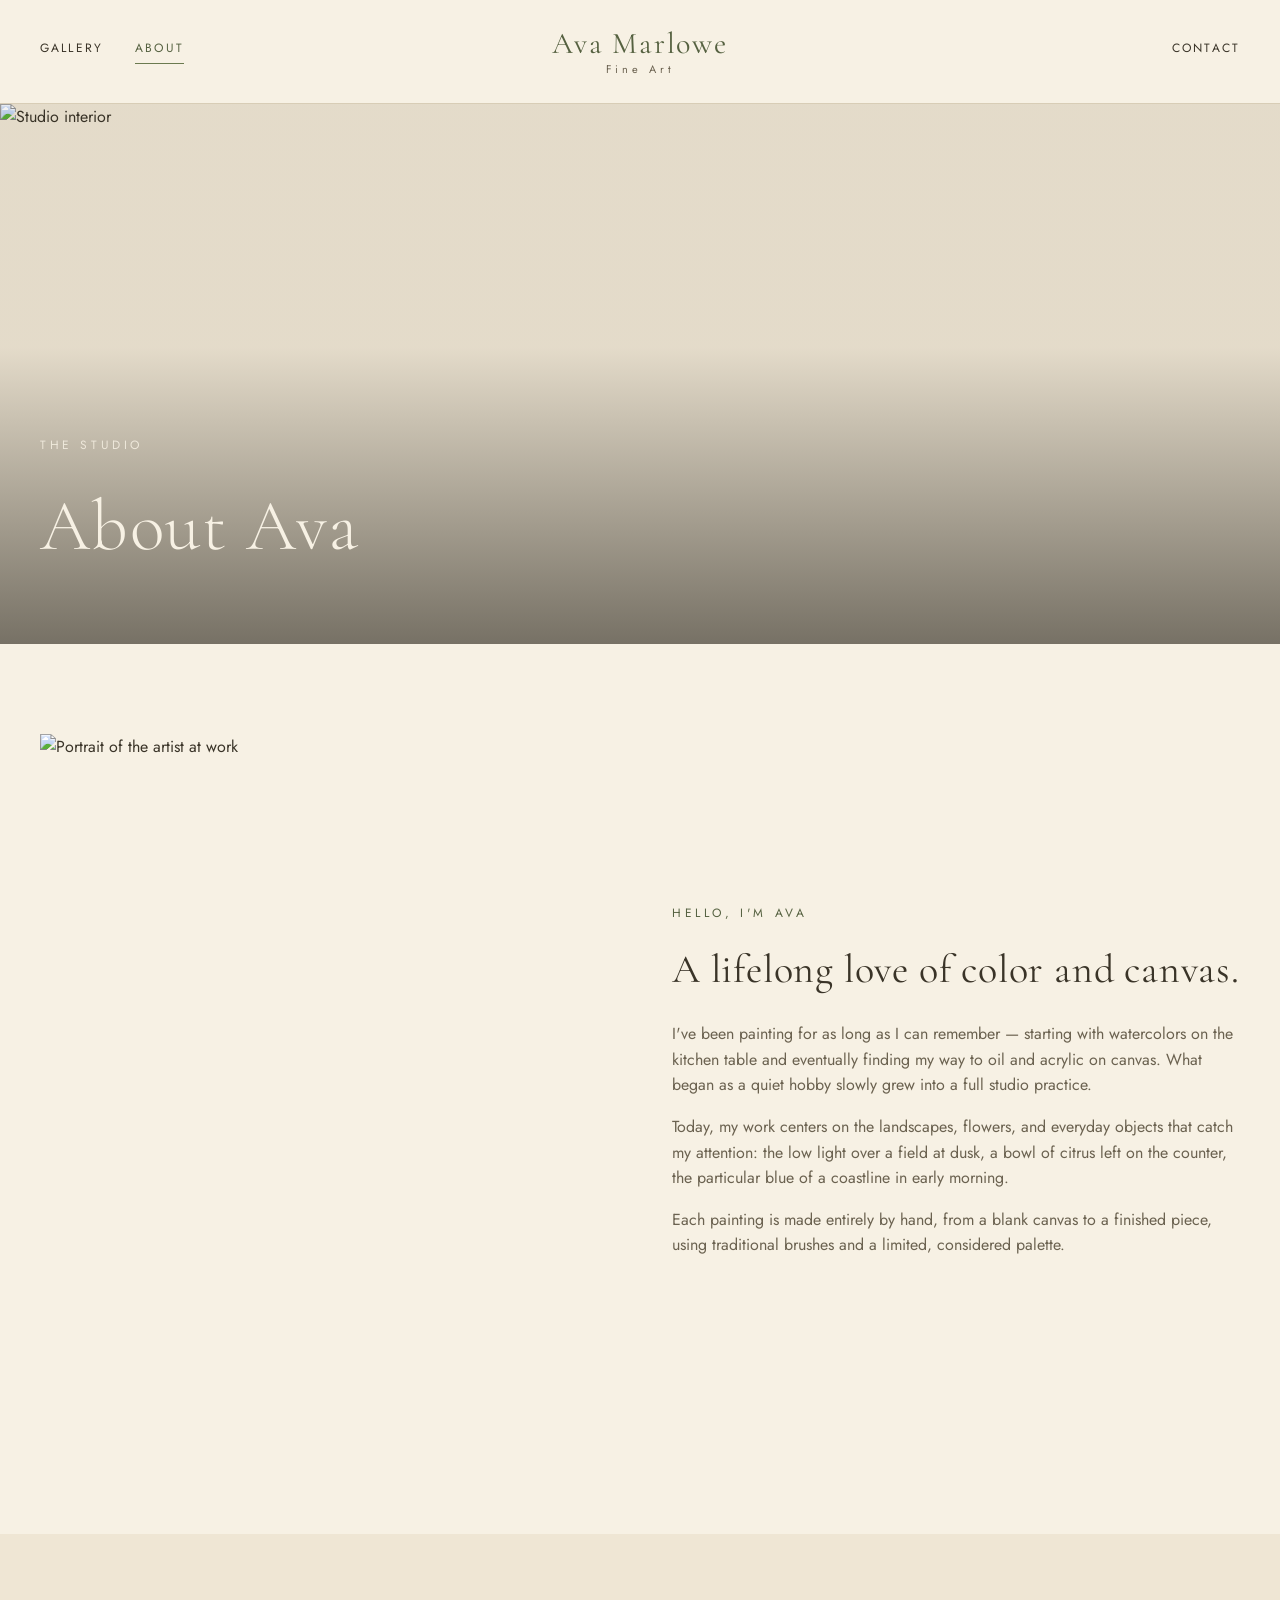
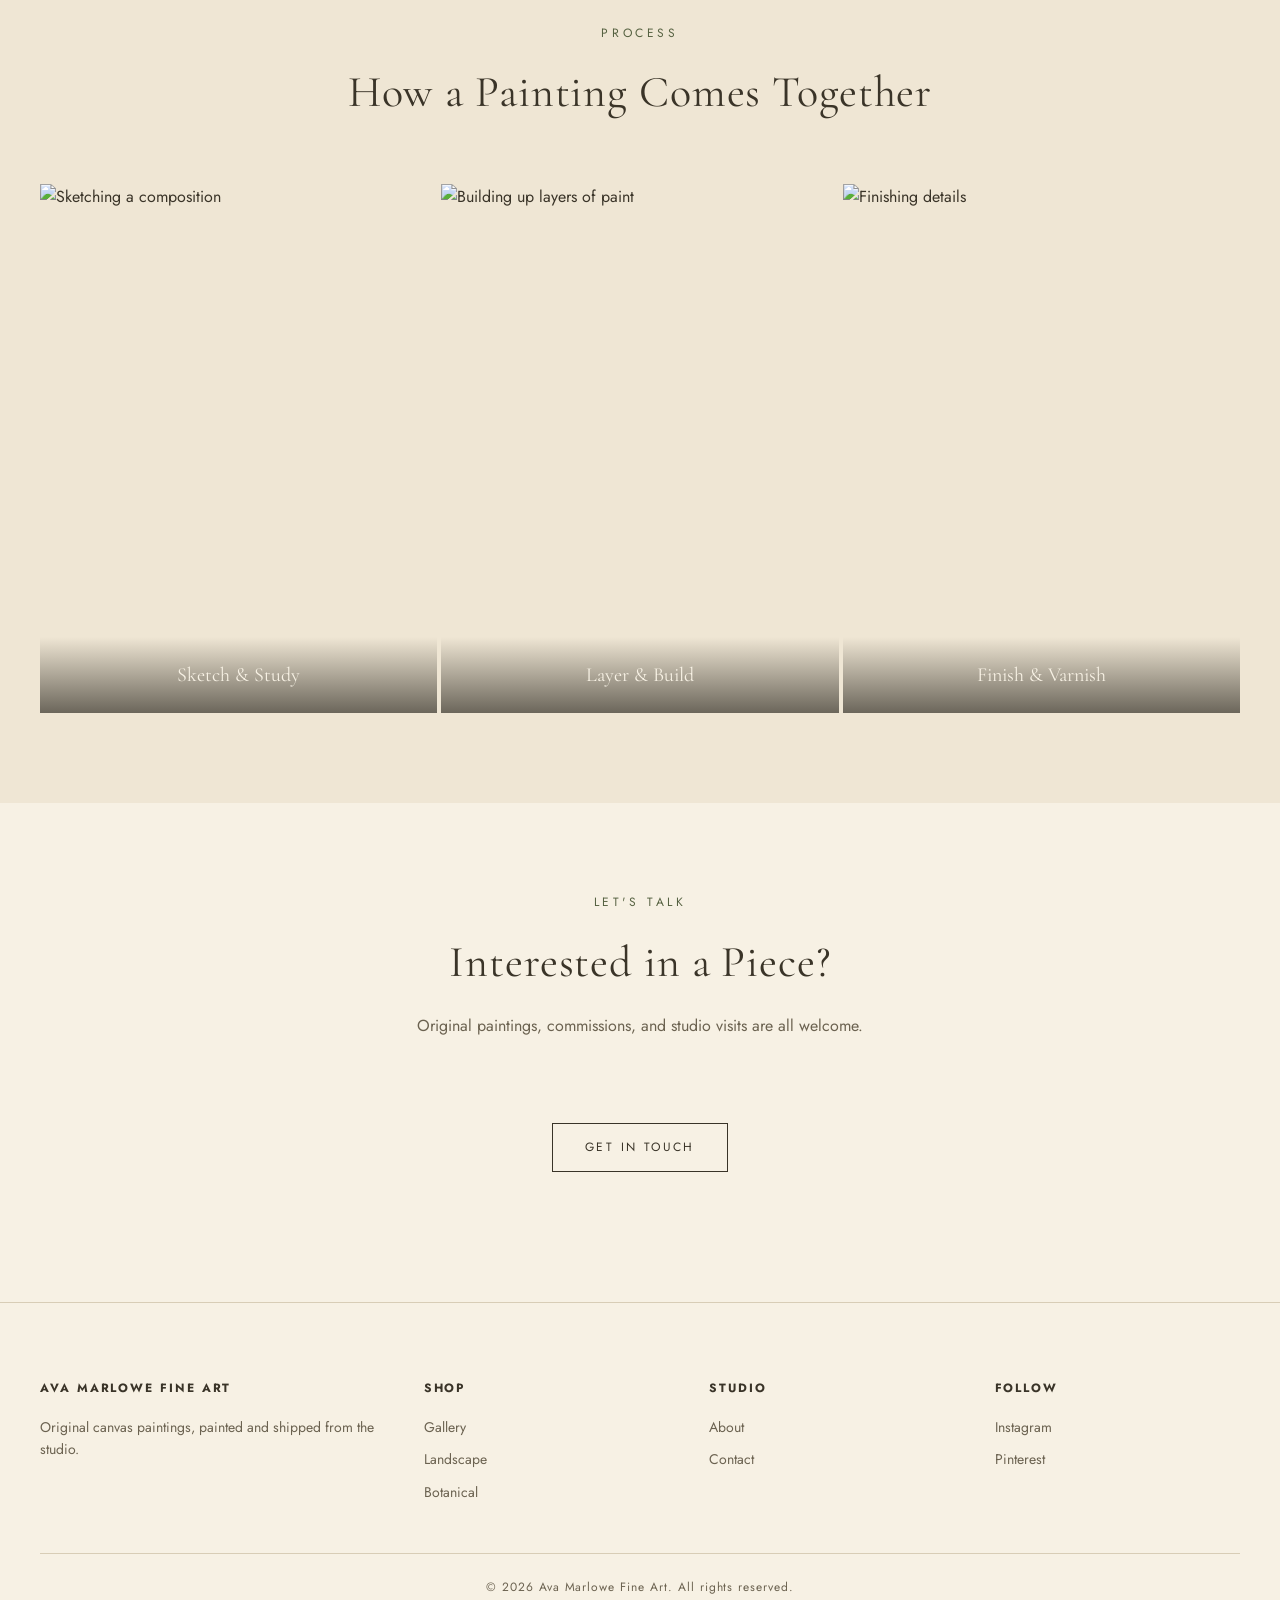
==== about.html @ 0de1bdde "Initial commit: canvas painting gallery site Static site scaffold for showcasing original canvas pai" ====
<!DOCTYPE html>
<html lang="en">
<head>
<meta charset="UTF-8">
<meta name="viewport" content="width=device-width, initial-scale=1.0">
<title>About | Ava Marlowe Fine Art</title>
<link rel="stylesheet" href="css/style.css">
</head>
<body>

<header class="site-header">
  <nav class="nav-group">
    <a href="gallery.html">Gallery</a>
    <a href="about.html" class="active">About</a>
  </nav>
  <a href="index.html" class="logo">Ava Marlowe<small>Fine Art</small></a>
  <nav class="nav-group nav-right">
    <a href="contact.html">Contact</a>
  </nav>
  <button class="mobile-toggle">&#9776;</button>
  <nav class="mobile-menu">
    <a href="gallery.html">Gallery</a>
    <a href="about.html">About</a>
    <a href="contact.html">Contact</a>
  </nav>
</header>

<section class="hero" style="height:60vh; min-height:360px;">
  <img src="https://picsum.photos/seed/canvas-about-hero/1800/1000" alt="Studio interior">
  <div class="hero-content">
    <span class="eyebrow">The Studio</span>
    <h1>About Ava</h1>
  </div>
</section>

<section class="section">
  <div class="container">
    <div class="split">
      <img src="https://picsum.photos/seed/canvas-about-portrait/900/1125" alt="Portrait of the artist at work">
      <div class="content">
        <span class="eyebrow">Hello, I'm Ava</span>
        <h2>A lifelong love of color and canvas.</h2>
        <p>I've been painting for as long as I can remember — starting with watercolors on the kitchen table and eventually finding my way to oil and acrylic on canvas. What began as a quiet hobby slowly grew into a full studio practice.</p>
        <p>Today, my work centers on the landscapes, flowers, and everyday objects that catch my attention: the low light over a field at dusk, a bowl of citrus left on the counter, the particular blue of a coastline in early morning.</p>
        <p>Each painting is made entirely by hand, from a blank canvas to a finished piece, using traditional brushes and a limited, considered palette.</p>
      </div>
    </div>
  </div>
</section>

<section class="section section-alt">
  <div class="container">
    <div class="section-head">
      <span class="eyebrow">Process</span>
      <h2>How a Painting Comes Together</h2>
    </div>
    <div class="tiles" style="grid-template-columns: repeat(3, 1fr);">
      <div class="tile">
        <img src="https://picsum.photos/seed/canvas-process-1/700/900" alt="Sketching a composition">
        <span>Sketch &amp; Study</span>
      </div>
      <div class="tile">
        <img src="https://picsum.photos/seed/canvas-process-2/700/900" alt="Building up layers of paint">
        <span>Layer &amp; Build</span>
      </div>
      <div class="tile">
        <img src="https://picsum.photos/seed/canvas-process-3/700/900" alt="Finishing details">
        <span>Finish &amp; Varnish</span>
      </div>
    </div>
  </div>
</section>

<section class="section">
  <div class="container" style="text-align:center;">
    <div class="section-head">
      <span class="eyebrow">Let's Talk</span>
      <h2>Interested in a Piece?</h2>
      <p>Original paintings, commissions, and studio visits are all welcome.</p>
    </div>
    <a href="contact.html" class="btn btn-dark">Get in Touch</a>
  </div>
</section>

<footer class="site-footer">
  <div class="container">
    <div class="footer-grid">
      <div>
        <h4>Ava Marlowe Fine Art</h4>
        <p>Original canvas paintings, painted and shipped from the studio.</p>
      </div>
      <div>
        <h4>Shop</h4>
        <a href="gallery.html">Gallery</a>
        <a href="gallery.html?tag=Landscape">Landscape</a>
        <a href="gallery.html?tag=Botanical">Botanical</a>
      </div>
      <div>
        <h4>Studio</h4>
        <a href="about.html">About</a>
        <a href="contact.html">Contact</a>
      </div>
      <div>
        <h4>Follow</h4>
        <a href="#">Instagram</a>
        <a href="#">Pinterest</a>
      </div>
    </div>
    <div class="footer-bottom">&copy; 2026 Ava Marlowe Fine Art. All rights reserved.</div>
  </div>
</footer>

</body>
</html>
---- css/style.css ----
@import url('https://fonts.googleapis.com/css2?family=Cormorant+Garamond:ital,wght@0,300;0,400;0,500;0,600;1,400&family=Jost:wght@400;500&display=swap');

:root {
  --bg: #f7f1e4;
  --bg-alt: #efe6d4;
  --ink: #3a3428;
  --ink-soft: #6b6250;
  --accent: #6b7a4f;
  --accent-dark: #556140;
  --line: #d8cdb6;
  --terracotta: #c17a52;
  --max-width: 1400px;
}

* { box-sizing: border-box; }

html { scroll-behavior: smooth; }

body {
  margin: 0;
  background: var(--bg);
  color: var(--ink);
  font-family: 'Jost', sans-serif;
  font-size: 16px;
  line-height: 1.6;
  -webkit-font-smoothing: antialiased;
}

h1, h2, h3, .logo, .serif {
  font-family: 'Cormorant Garamond', serif;
  font-weight: 400;
  letter-spacing: 0.02em;
  margin: 0;
}

a {
  color: inherit;
  text-decoration: none;
}

img { max-width: 100%; display: block; }

.container {
  max-width: var(--max-width);
  margin: 0 auto;
  padding: 0 40px;
}

/* ---------- Header ---------- */

.site-header {
  display: flex;
  align-items: center;
  justify-content: space-between;
  padding: 28px 40px;
  border-bottom: 1px solid var(--line);
  position: relative;
  flex-wrap: wrap;
  gap: 16px;
}

.nav-group {
  display: flex;
  gap: 32px;
  flex: 1;
  align-items: center;
}

.nav-group.nav-right {
  justify-content: flex-end;
}

.site-header nav a {
  font-family: 'Jost', sans-serif;
  font-size: 12px;
  letter-spacing: 0.18em;
  text-transform: uppercase;
  color: var(--ink);
  padding-bottom: 4px;
  border-bottom: 1px solid transparent;
  transition: border-color 0.2s ease, color 0.2s ease;
}

.site-header nav a:hover,
.site-header nav a.active {
  border-color: var(--accent);
  color: var(--accent-dark);
}

.logo {
  font-size: 30px;
  text-align: center;
  color: var(--accent-dark);
  letter-spacing: 0.06em;
  line-height: 1.05;
  white-space: nowrap;
}

.logo small {
  display: block;
  font-size: 11px;
  font-family: 'Jost', sans-serif;
  letter-spacing: 0.35em;
  color: var(--ink-soft);
  margin-top: 4px;
}

.mobile-toggle {
  display: none;
  background: none;
  border: none;
  font-size: 22px;
  cursor: pointer;
  color: var(--ink);
}

/* ---------- Hero ---------- */

.hero {
  position: relative;
  height: 82vh;
  min-height: 480px;
  display: flex;
  align-items: flex-end;
  overflow: hidden;
  background: var(--bg-alt);
}

.hero img {
  position: absolute;
  inset: 0;
  width: 100%;
  height: 100%;
  object-fit: cover;
}

.hero::after {
  content: '';
  position: absolute;
  inset: 0;
  background: linear-gradient(0deg, rgba(20,17,10,0.55) 0%, rgba(20,17,10,0.05) 55%);
}

.hero-content {
  position: relative;
  z-index: 1;
  padding: 60px 40px;
  color: #f7f1e4;
  max-width: var(--max-width);
  margin: 0 auto;
  width: 100%;
}

.hero-content .eyebrow {
  font-size: 12px;
  letter-spacing: 0.3em;
  text-transform: uppercase;
  opacity: 0.85;
  margin-bottom: 14px;
  display: block;
}

.hero-content h1 {
  font-size: clamp(40px, 6vw, 72px);
  font-weight: 300;
  max-width: 820px;
}

.hero-content p {
  max-width: 480px;
  margin-top: 18px;
  font-size: 16px;
  opacity: 0.92;
}

.btn {
  display: inline-block;
  margin-top: 28px;
  padding: 14px 32px;
  border: 1px solid currentColor;
  font-size: 12px;
  letter-spacing: 0.2em;
  text-transform: uppercase;
  transition: background 0.2s ease, color 0.2s ease;
}

.btn:hover {
  background: #f7f1e4;
  color: var(--ink);
}

.btn-dark {
  color: var(--ink);
  border-color: var(--ink);
}

.btn-dark:hover {
  background: var(--ink);
  color: var(--bg);
}

/* ---------- Section headings ---------- */

.section {
  padding: 90px 0;
}

.section-alt {
  background: var(--bg-alt);
}

.section-head {
  text-align: center;
  max-width: 640px;
  margin: 0 auto 56px;
}

.section-head .eyebrow {
  display: block;
  font-size: 12px;
  letter-spacing: 0.3em;
  text-transform: uppercase;
  color: var(--accent-dark);
  margin-bottom: 14px;
}

.section-head h2 {
  font-size: clamp(30px, 4vw, 44px);
  font-weight: 400;
}

.section-head p {
  margin-top: 16px;
  color: var(--ink-soft);
}

/* ---------- Category tiles ---------- */

.tiles {
  display: grid;
  grid-template-columns: repeat(4, 1fr);
  gap: 4px;
}

.tile {
  position: relative;
  aspect-ratio: 3/4;
  overflow: hidden;
  display: block;
}

.tile img {
  width: 100%;
  height: 100%;
  object-fit: cover;
  transition: transform 0.6s ease;
}

.tile:hover img { transform: scale(1.06); }

.tile span {
  position: absolute;
  left: 0; right: 0; bottom: 0;
  padding: 22px 16px;
  background: linear-gradient(0deg, rgba(20,17,10,0.6), rgba(20,17,10,0));
  color: #f7f1e4;
  font-family: 'Cormorant Garamond', serif;
  font-size: 20px;
  text-align: center;
}

/* ---------- Gallery grid ---------- */

.gallery-toolbar {
  display: flex;
  align-items: center;
  justify-content: space-between;
  padding: 24px 0;
  border-top: 1px solid var(--line);
  border-bottom: 1px solid var(--line);
  margin-bottom: 48px;
  font-size: 12px;
  letter-spacing: 0.14em;
  text-transform: uppercase;
  flex-wrap: wrap;
  gap: 16px;
}

.gallery-toolbar select {
  font-family: 'Jost', sans-serif;
  font-size: 12px;
  letter-spacing: 0.1em;
  text-transform: uppercase;
  background: transparent;
  border: 1px solid var(--ink);
  padding: 10px 14px;
  color: var(--ink);
}

.filter-tags {
  display: flex;
  gap: 10px;
  flex-wrap: wrap;
}

.filter-tags button {
  font-family: 'Jost', sans-serif;
  font-size: 11px;
  letter-spacing: 0.14em;
  text-transform: uppercase;
  background: transparent;
  border: 1px solid var(--line);
  padding: 9px 18px;
  cursor: pointer;
  color: var(--ink-soft);
  transition: all 0.2s ease;
}

.filter-tags button:hover,
.filter-tags button.active {
  border-color: var(--accent);
  color: var(--accent-dark);
  background: rgba(107,122,79,0.08);
}

.grid {
  display: grid;
  grid-template-columns: repeat(3, 1fr);
  gap: 44px 32px;
}

.card {
  cursor: pointer;
}

.card-image {
  position: relative;
  overflow: hidden;
  background: var(--bg-alt);
  aspect-ratio: 4/5;
}

.card-image img {
  width: 100%;
  height: 100%;
  object-fit: cover;
  transition: transform 0.5s ease;
}

.card:hover .card-image img { transform: scale(1.04); }

.card-badge {
  position: absolute;
  top: 14px;
  left: 14px;
  background: var(--terracotta);
  color: #fff;
  font-size: 10px;
  letter-spacing: 0.14em;
  text-transform: uppercase;
  padding: 6px 12px;
}

.card-info {
  padding-top: 16px;
  text-align: left;
}

.card-info h3 {
  font-size: 20px;
  font-weight: 400;
}

.card-info .meta {
  font-size: 12px;
  color: var(--ink-soft);
  letter-spacing: 0.04em;
  margin-top: 4px;
}

.card-info .price {
  font-size: 13px;
  color: var(--accent-dark);
  margin-top: 8px;
  letter-spacing: 0.04em;
}

/* ---------- Lightbox ---------- */

.lightbox {
  position: fixed;
  inset: 0;
  background: rgba(20,17,10,0.88);
  display: none;
  align-items: center;
  justify-content: center;
  z-index: 100;
  padding: 40px;
}

.lightbox.open { display: flex; }

.lightbox-inner {
  background: var(--bg);
  max-width: 1000px;
  width: 100%;
  max-height: 90vh;
  display: grid;
  grid-template-columns: 1.3fr 1fr;
  overflow: auto;
}

.lightbox-img {
  background: var(--bg-alt);
}

.lightbox-img img {
  width: 100%;
  height: 100%;
  object-fit: cover;
}

.lightbox-details {
  padding: 48px 40px;
  display: flex;
  flex-direction: column;
  justify-content: center;
}

.lightbox-details .meta {
  font-size: 12px;
  letter-spacing: 0.12em;
  text-transform: uppercase;
  color: var(--ink-soft);
  margin-bottom: 10px;
}

.lightbox-details h2 {
  font-size: 32px;
  margin-bottom: 14px;
}

.lightbox-details .price {
  font-size: 16px;
  color: var(--accent-dark);
  margin: 18px 0 26px;
}

.lightbox-close {
  position: absolute;
  top: 24px;
  right: 32px;
  background: none;
  border: none;
  color: #f7f1e4;
  font-size: 30px;
  cursor: pointer;
  line-height: 1;
}

/* ---------- About / split sections ---------- */

.split {
  display: grid;
  grid-template-columns: 1fr 1fr;
  gap: 64px;
  align-items: center;
}

.split img {
  width: 100%;
  aspect-ratio: 4/5;
  object-fit: cover;
}

.split .content .eyebrow {
  display: block;
  font-size: 12px;
  letter-spacing: 0.3em;
  text-transform: uppercase;
  color: var(--accent-dark);
  margin-bottom: 14px;
}

.split .content h2 {
  font-size: clamp(28px, 3.6vw, 40px);
  margin-bottom: 20px;
}

.split .content p {
  color: var(--ink-soft);
  margin-bottom: 16px;
}

/* ---------- Contact form ---------- */

.contact-form {
  max-width: 560px;
  margin: 0 auto;
  display: flex;
  flex-direction: column;
  gap: 20px;
}

.contact-form label {
  font-size: 12px;
  letter-spacing: 0.12em;
  text-transform: uppercase;
  color: var(--ink-soft);
  margin-bottom: 8px;
  display: block;
}

.contact-form input,
.contact-form textarea {
  width: 100%;
  border: 1px solid var(--line);
  background: transparent;
  padding: 14px 16px;
  font-family: 'Jost', sans-serif;
  font-size: 14px;
  color: var(--ink);
}

.contact-form input:focus,
.contact-form textarea:focus {
  outline: none;
  border-color: var(--accent);
}

.contact-form textarea { resize: vertical; min-height: 140px; }

.contact-info {
  display: grid;
  grid-template-columns: repeat(3, 1fr);
  gap: 32px;
  text-align: center;
  margin-top: 70px;
  padding-top: 50px;
  border-top: 1px solid var(--line);
}

.contact-info h3 {
  font-size: 13px;
  letter-spacing: 0.16em;
  text-transform: uppercase;
  color: var(--accent-dark);
  margin-bottom: 10px;
  font-family: 'Jost', sans-serif;
}

.contact-info p { color: var(--ink-soft); font-size: 14px; }

/* ---------- Footer ---------- */

.site-footer {
  border-top: 1px solid var(--line);
  padding: 60px 0 30px;
  margin-top: 40px;
}

.footer-grid {
  display: grid;
  grid-template-columns: 1.4fr 1fr 1fr 1fr;
  gap: 40px;
  padding-bottom: 40px;
}

.footer-grid h4 {
  font-size: 12px;
  letter-spacing: 0.16em;
  text-transform: uppercase;
  margin-bottom: 18px;
  color: var(--ink);
  font-family: 'Jost', sans-serif;
}

.footer-grid p, .footer-grid a {
  display: block;
  font-size: 14px;
  color: var(--ink-soft);
  margin-bottom: 10px;
}

.footer-grid a:hover { color: var(--accent-dark); }

.footer-bottom {
  text-align: center;
  font-size: 12px;
  letter-spacing: 0.08em;
  color: var(--ink-soft);
  padding-top: 24px;
  border-top: 1px solid var(--line);
}

/* ---------- Responsive ---------- */

@media (max-width: 980px) {
  .tiles { grid-template-columns: repeat(2, 1fr); }
  .grid { grid-template-columns: repeat(2, 1fr); }
  .split { grid-template-columns: 1fr; }
  .lightbox-inner { grid-template-columns: 1fr; }
  .footer-grid { grid-template-columns: 1fr 1fr; }
  .contact-info { grid-template-columns: 1fr; gap: 24px; }
}

@media (max-width: 640px) {
  .site-header { padding: 20px; }
  .nav-group { display: none; }
  .mobile-toggle { display: block; }
  .container { padding: 0 20px; }
  .grid { grid-template-columns: 1fr; }
  .tiles { grid-template-columns: 1fr 1fr; }
  .footer-grid { grid-template-columns: 1fr; }
}

.mobile-menu {
  display: none;
}

.mobile-menu.open {
  display: flex;
  flex-direction: column;
  position: absolute;
  top: 100%;
  left: 0;
  right: 0;
  background: var(--bg);
  padding: 20px;
  border-bottom: 1px solid var(--line);
  gap: 18px;
  z-index: 10;
}

.mobile-menu a {
  font-size: 13px;
  letter-spacing: 0.16em;
  text-transform: uppercase;
}
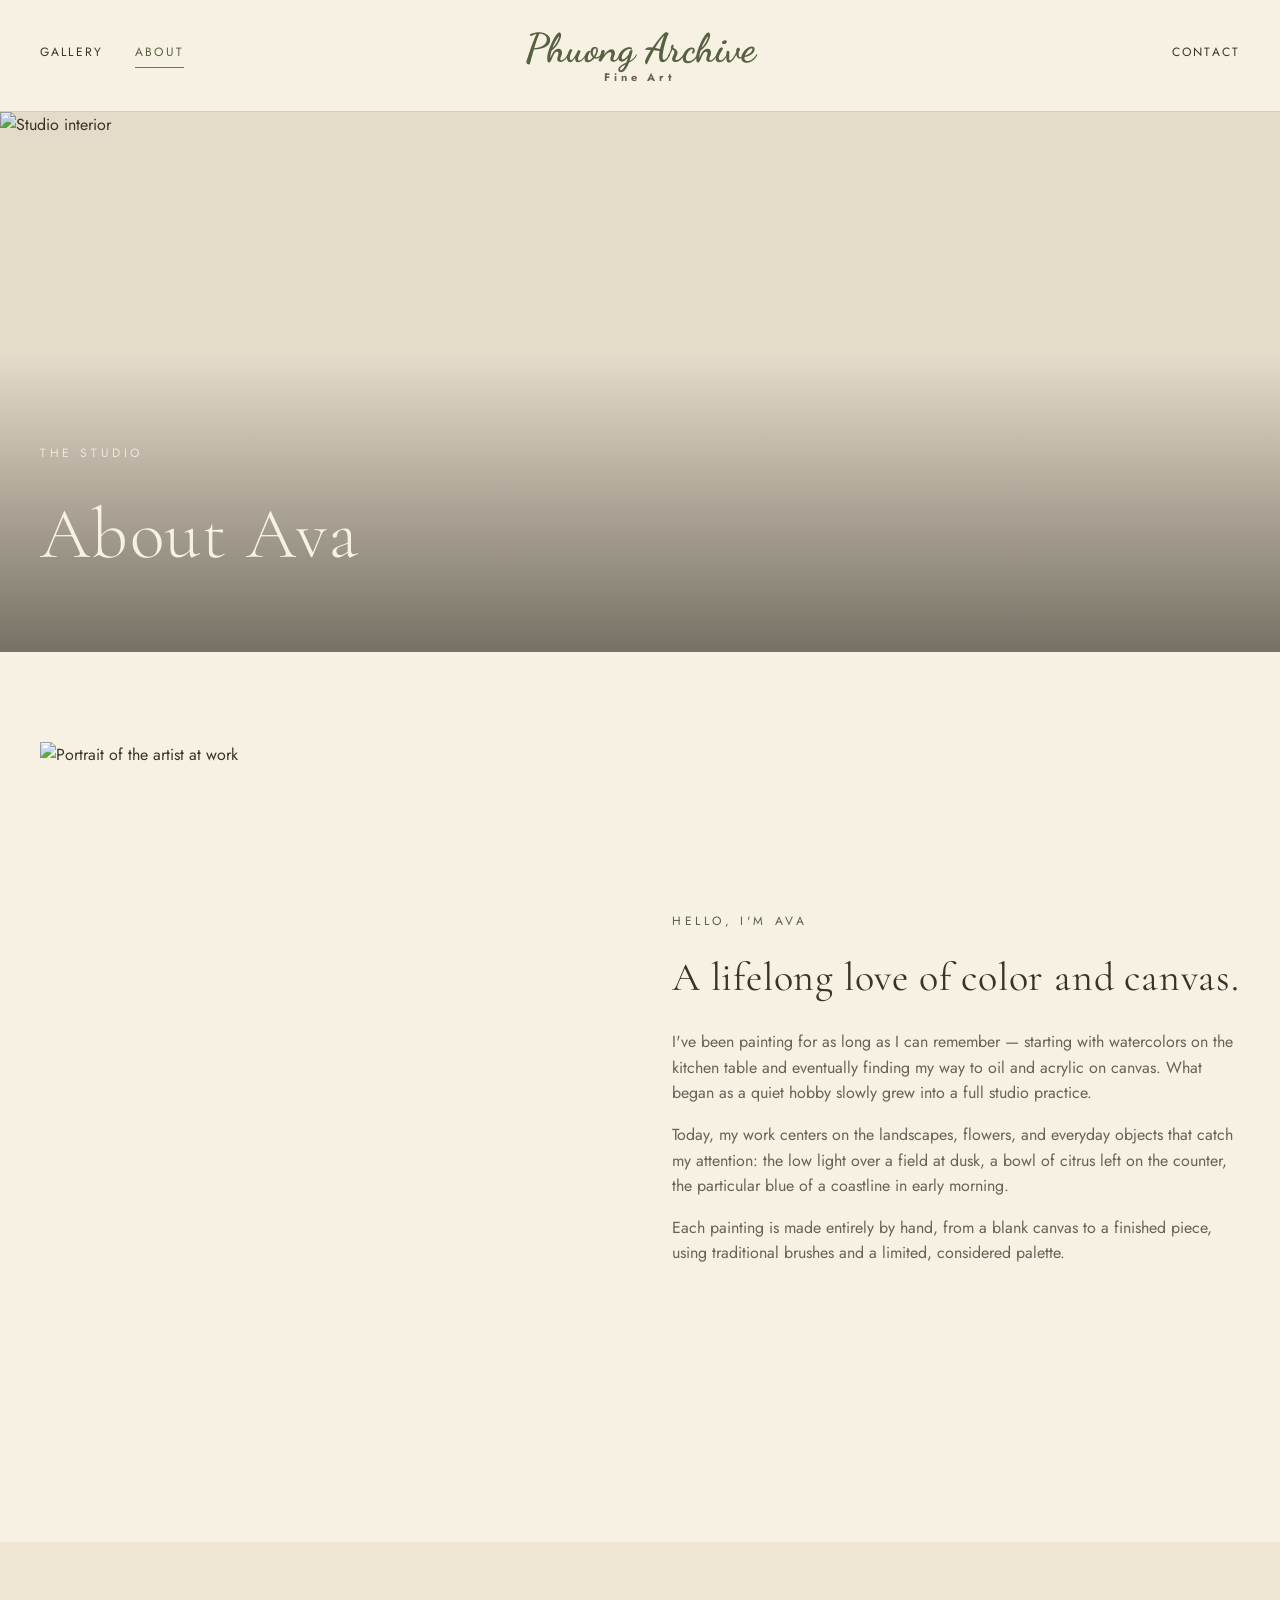
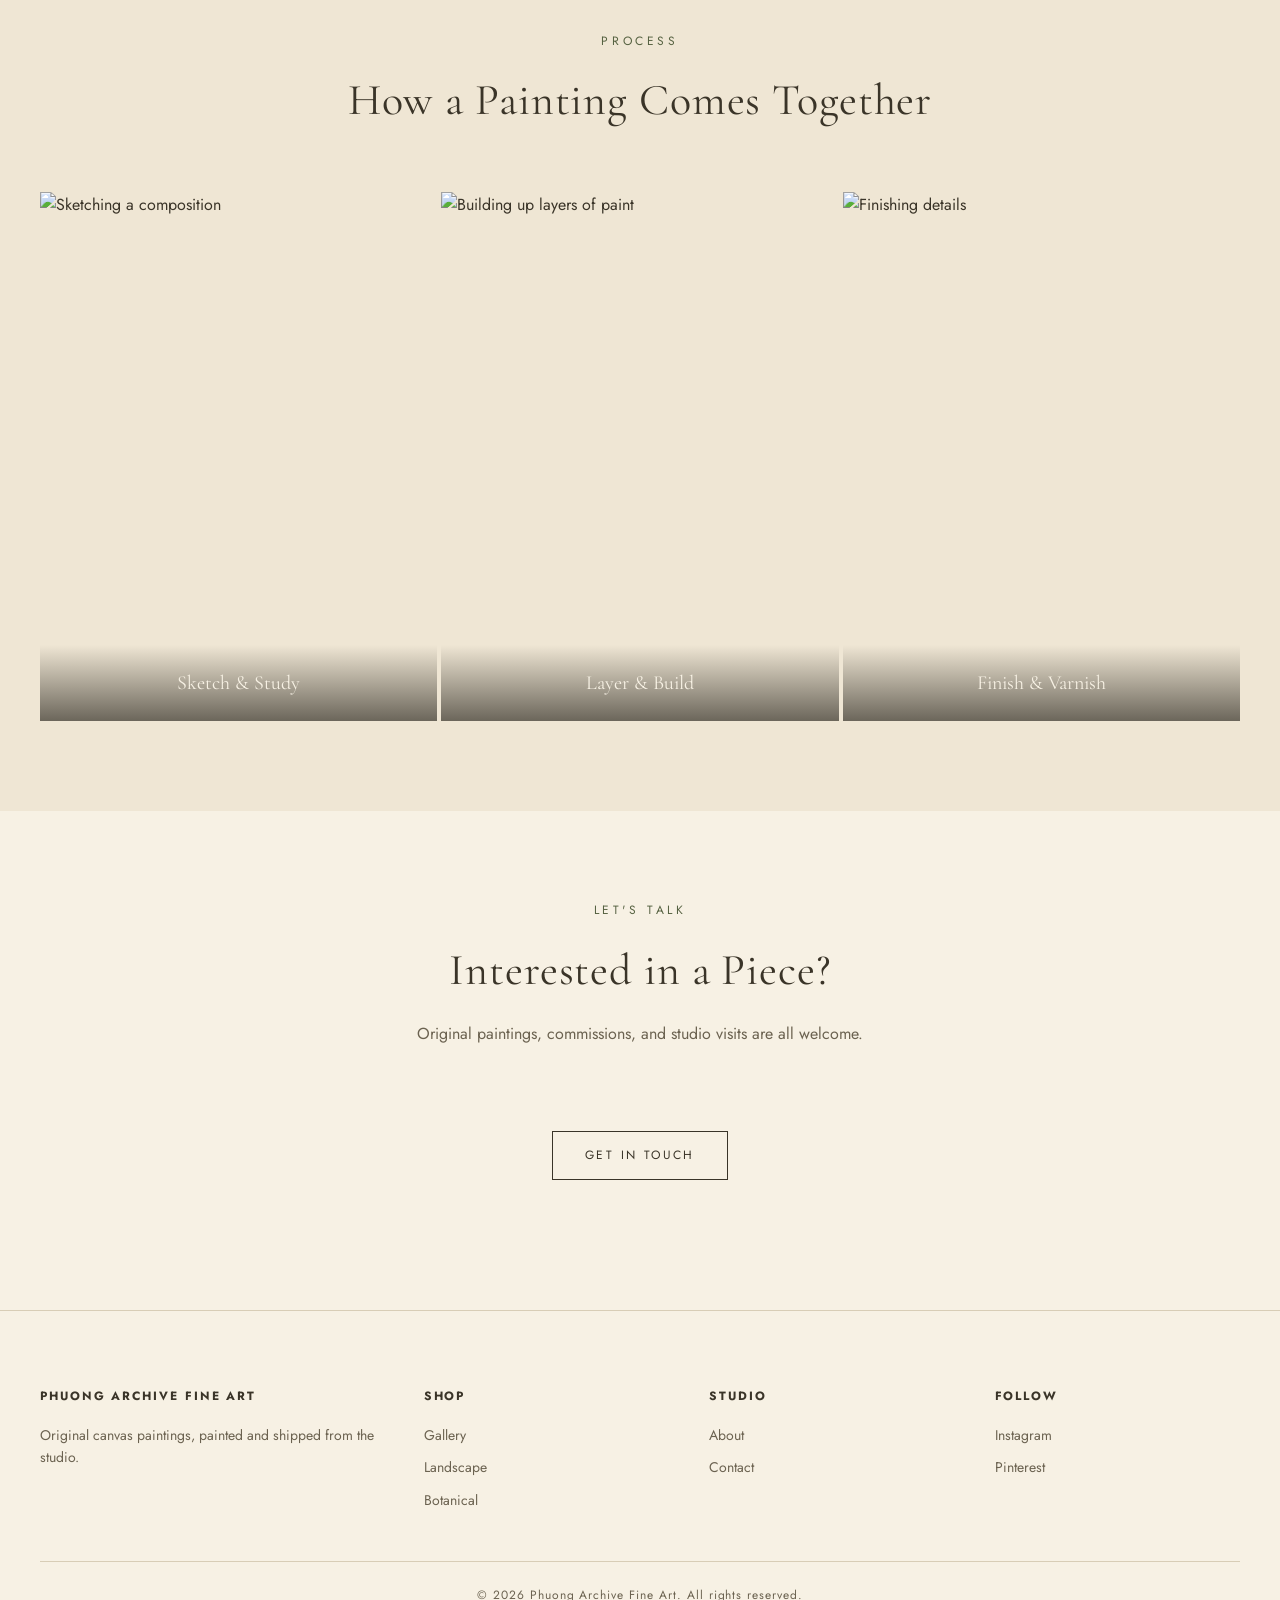
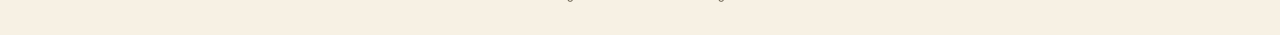
==== commit 64e27aa4: "Rename site to Phuong Archive, add cursive logo font Swaps the placeholder "Ava Marlowe" branding fo" ====
--- a/about.html
+++ b/about.html
@@ -3,7 +3,7 @@
 <head>
 <meta charset="UTF-8">
 <meta name="viewport" content="width=device-width, initial-scale=1.0">
-<title>About | Ava Marlowe Fine Art</title>
+<title>About | Phuong Archive Fine Art</title>
 <link rel="stylesheet" href="css/style.css">
 </head>
 <body>
@@ -13,7 +13,7 @@
     <a href="gallery.html">Gallery</a>
     <a href="about.html" class="active">About</a>
   </nav>
-  <a href="index.html" class="logo">Ava Marlowe<small>Fine Art</small></a>
+  <a href="index.html" class="logo">Phuong Archive<small>Fine Art</small></a>
   <nav class="nav-group nav-right">
     <a href="contact.html">Contact</a>
   </nav>
@@ -86,7 +86,7 @@
   <div class="container">
     <div class="footer-grid">
       <div>
-        <h4>Ava Marlowe Fine Art</h4>
+        <h4>Phuong Archive Fine Art</h4>
         <p>Original canvas paintings, painted and shipped from the studio.</p>
       </div>
       <div>
@@ -106,7 +106,7 @@
         <a href="#">Pinterest</a>
       </div>
     </div>
-    <div class="footer-bottom">&copy; 2026 Ava Marlowe Fine Art. All rights reserved.</div>
+    <div class="footer-bottom">&copy; 2026 Phuong Archive Fine Art. All rights reserved.</div>
   </div>
 </footer>
 
--- a/css/style.css
+++ b/css/style.css
@@ -1,4 +1,4 @@
-@import url('https://fonts.googleapis.com/css2?family=Cormorant+Garamond:ital,wght@0,300;0,400;0,500;0,600;1,400&family=Jost:wght@400;500&display=swap');
+@import url('https://fonts.googleapis.com/css2?family=Cormorant+Garamond:ital,wght@0,300;0,400;0,500;0,600;1,400&family=Dancing+Script:wght@500;600;700&family=Jost:wght@400;500&display=swap');
 
 :root {
   --bg: #f7f1e4;
@@ -26,10 +26,17 @@
   -webkit-font-smoothing: antialiased;
 }
 
-h1, h2, h3, .logo, .serif {
+h1, h2, h3, .serif {
   font-family: 'Cormorant Garamond', serif;
   font-weight: 400;
   letter-spacing: 0.02em;
+  margin: 0;
+}
+
+.logo {
+  font-family: 'Dancing Script', cursive;
+  font-weight: 700;
+  letter-spacing: 0;
   margin: 0;
 }
 
@@ -88,11 +95,10 @@
 }
 
 .logo {
-  font-size: 30px;
+  font-size: 40px;
   text-align: center;
   color: var(--accent-dark);
-  letter-spacing: 0.06em;
-  line-height: 1.05;
+  line-height: 1;
   white-space: nowrap;
 }
 
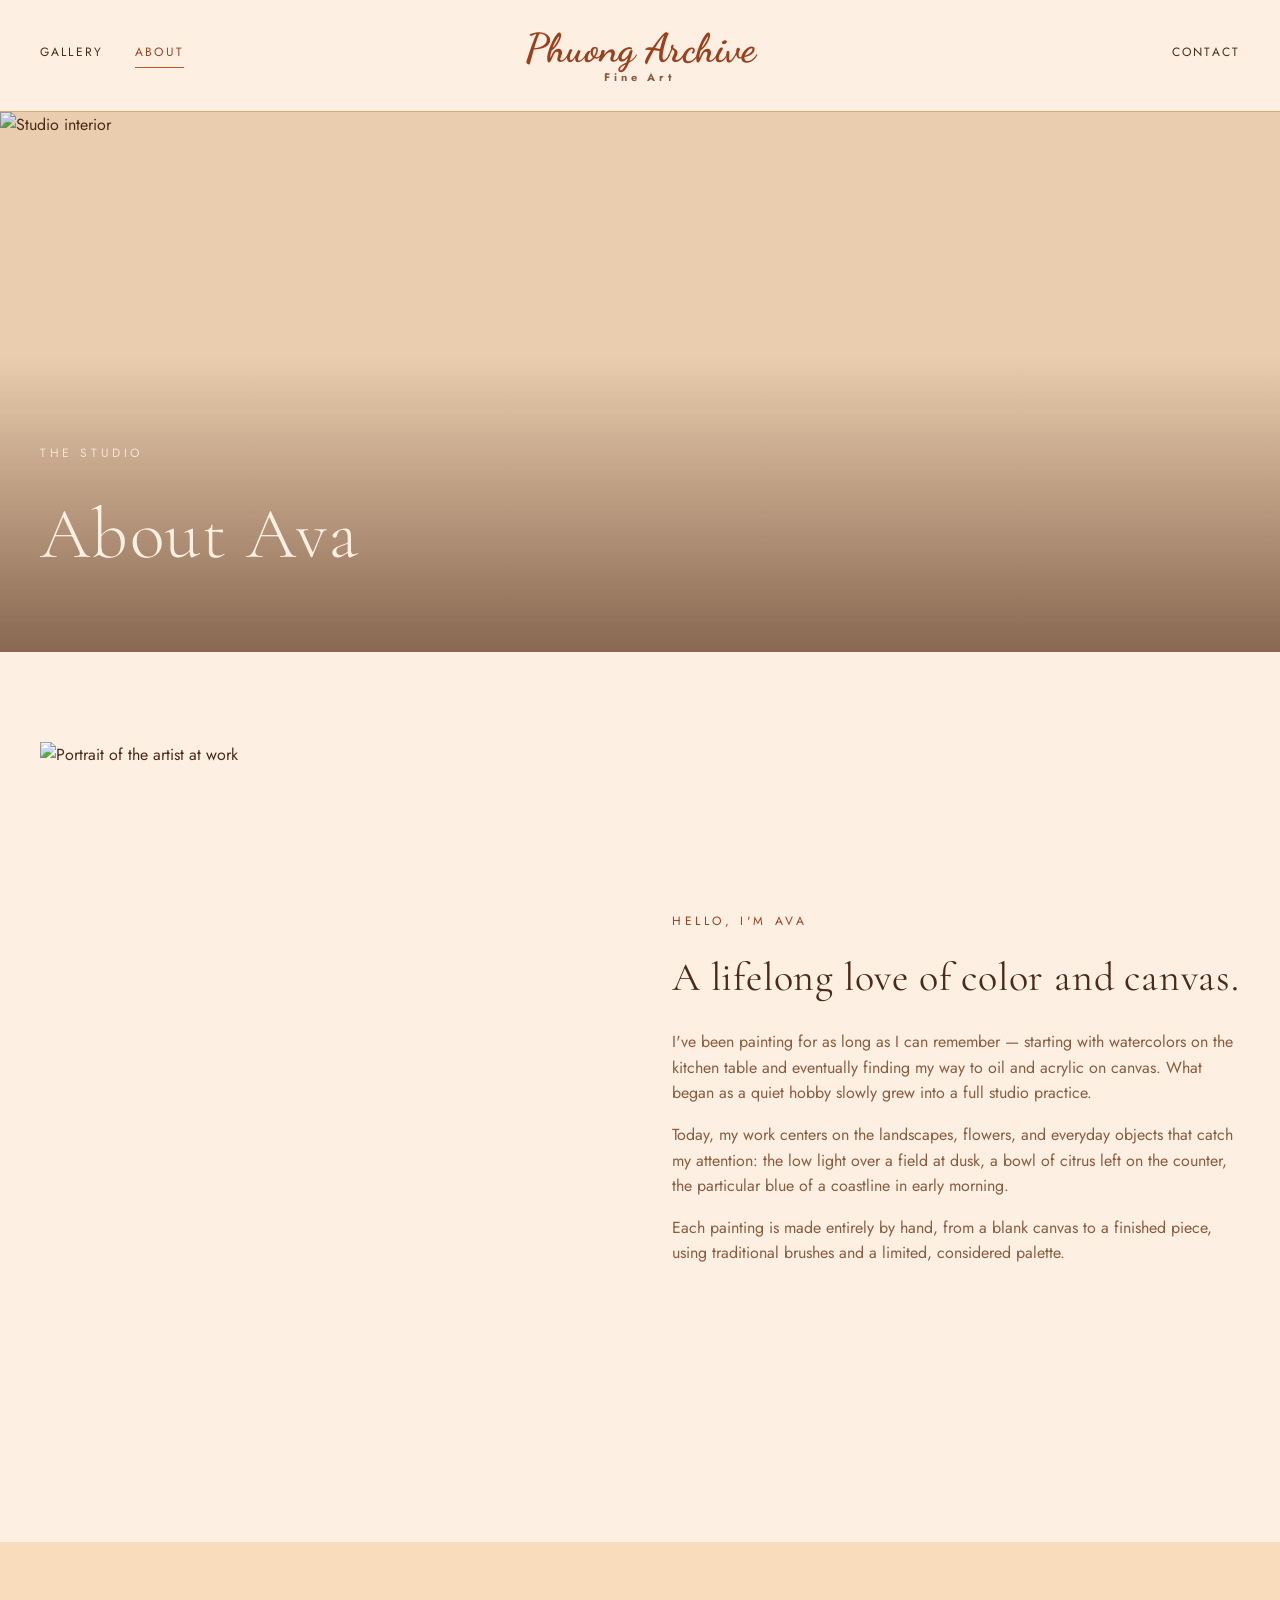
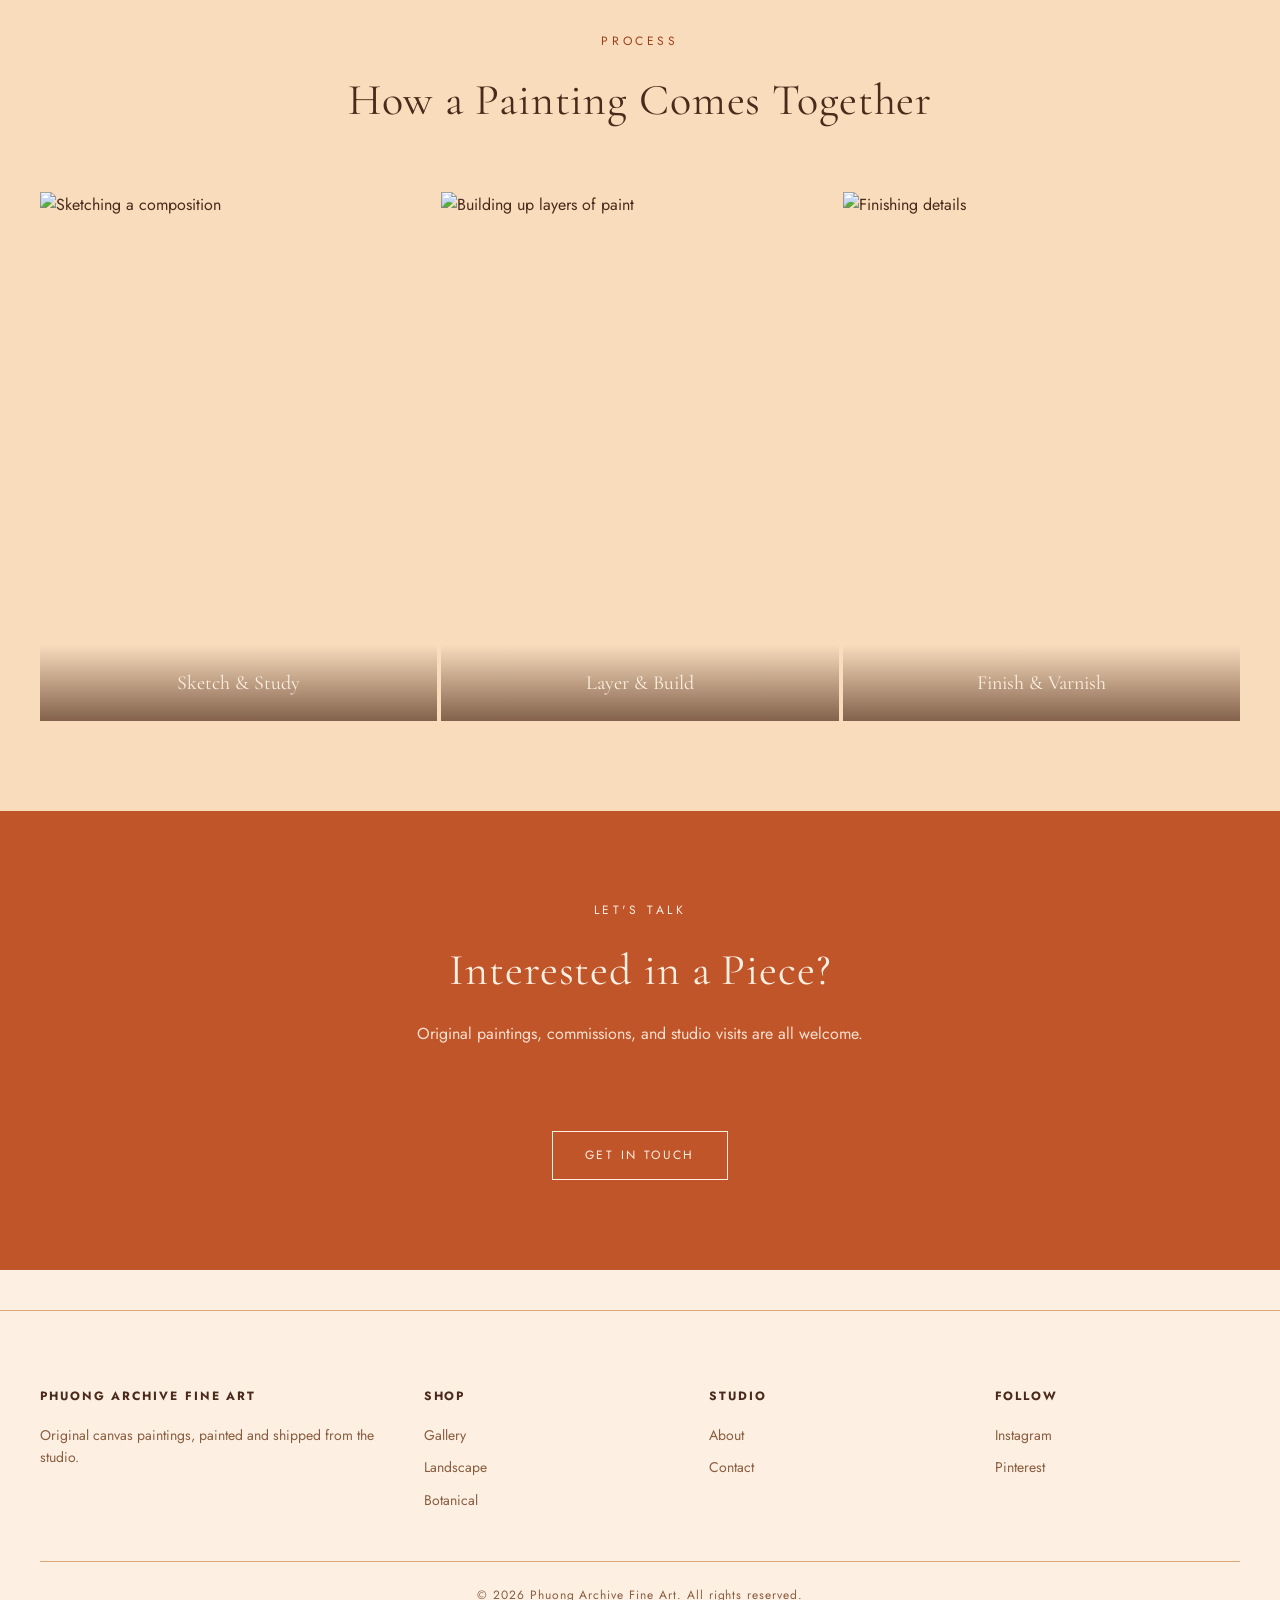
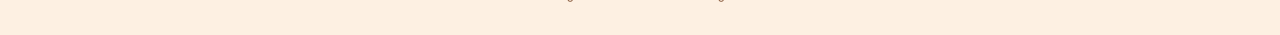
==== commit ae89fc8e: "Make CTAs solid burnt orange and warm up photo overlays Buttons now fill with the accent color inste" ====
--- a/about.html
+++ b/about.html
@@ -71,14 +71,14 @@
   </div>
 </section>
 
-<section class="section">
+<section class="section cta-band">
   <div class="container" style="text-align:center;">
     <div class="section-head">
       <span class="eyebrow">Let's Talk</span>
       <h2>Interested in a Piece?</h2>
       <p>Original paintings, commissions, and studio visits are all welcome.</p>
     </div>
-    <a href="contact.html" class="btn btn-dark">Get in Touch</a>
+    <a href="contact.html" class="btn">Get in Touch</a>
   </div>
 </section>
 
--- a/css/style.css
+++ b/css/style.css
@@ -1,14 +1,14 @@
 @import url('https://fonts.googleapis.com/css2?family=Cormorant+Garamond:ital,wght@0,300;0,400;0,500;0,600;1,400&family=Dancing+Script:wght@500;600;700&family=Jost:wght@400;500&display=swap');
 
 :root {
-  --bg: #f7f1e4;
-  --bg-alt: #efe6d4;
-  --ink: #3a3428;
-  --ink-soft: #6b6250;
-  --accent: #6b7a4f;
-  --accent-dark: #556140;
-  --line: #d8cdb6;
-  --terracotta: #c17a52;
+  --bg: #fdf0e2;
+  --bg-alt: #f8dcbc;
+  --ink: #4a2a1a;
+  --ink-soft: #8a5c3f;
+  --accent: #c1552a;
+  --accent-dark: #9c3f1c;
+  --line: #dba876;
+  --terracotta: #e2733b;
   --max-width: 1400px;
 }
 
@@ -144,14 +144,14 @@
   content: '';
   position: absolute;
   inset: 0;
-  background: linear-gradient(0deg, rgba(20,17,10,0.55) 0%, rgba(20,17,10,0.05) 55%);
+  background: linear-gradient(0deg, rgba(69,32,15,0.62) 0%, rgba(69,32,15,0.08) 55%);
 }
 
 .hero-content {
   position: relative;
   z-index: 1;
   padding: 60px 40px;
-  color: #f7f1e4;
+  color: var(--bg);
   max-width: var(--max-width);
   margin: 0 auto;
   width: 100%;
@@ -191,17 +191,20 @@
 }
 
 .btn:hover {
-  background: #f7f1e4;
-  color: var(--ink);
+  background: var(--accent);
+  border-color: var(--accent);
+  color: var(--bg);
 }
 
 .btn-dark {
-  color: var(--ink);
-  border-color: var(--ink);
+  background: var(--accent);
+  color: var(--bg);
+  border-color: var(--accent);
 }
 
 .btn-dark:hover {
-  background: var(--ink);
+  background: var(--accent-dark);
+  border-color: var(--accent-dark);
   color: var(--bg);
 }
 
@@ -213,6 +216,32 @@
 
 .section-alt {
   background: var(--bg-alt);
+}
+
+.cta-band {
+  background: var(--accent);
+  color: var(--bg);
+}
+
+.cta-band .section-head .eyebrow,
+.cta-band .section-head h2,
+.cta-band .section-head p {
+  color: var(--bg);
+}
+
+.cta-band .section-head p {
+  opacity: 0.9;
+}
+
+.cta-band .btn {
+  border-color: var(--bg);
+  color: var(--bg);
+}
+
+.cta-band .btn:hover {
+  background: var(--bg);
+  border-color: var(--bg);
+  color: var(--accent-dark);
 }
 
 .section-head {
@@ -268,8 +297,8 @@
   position: absolute;
   left: 0; right: 0; bottom: 0;
   padding: 22px 16px;
-  background: linear-gradient(0deg, rgba(20,17,10,0.6), rgba(20,17,10,0));
-  color: #f7f1e4;
+  background: linear-gradient(0deg, rgba(69,32,15,0.65), rgba(69,32,15,0));
+  color: var(--bg);
   font-family: 'Cormorant Garamond', serif;
   font-size: 20px;
   text-align: center;
@@ -326,7 +355,7 @@
 .filter-tags button.active {
   border-color: var(--accent);
   color: var(--accent-dark);
-  background: rgba(107,122,79,0.08);
+  background: rgba(193,85,42,0.08);
 }
 
 .grid {
@@ -396,7 +425,7 @@
 .lightbox {
   position: fixed;
   inset: 0;
-  background: rgba(20,17,10,0.88);
+  background: rgba(48,21,10,0.9);
   display: none;
   align-items: center;
   justify-content: center;
@@ -458,7 +487,7 @@
   right: 32px;
   background: none;
   border: none;
-  color: #f7f1e4;
+  color: var(--bg);
   font-size: 30px;
   cursor: pointer;
   line-height: 1;
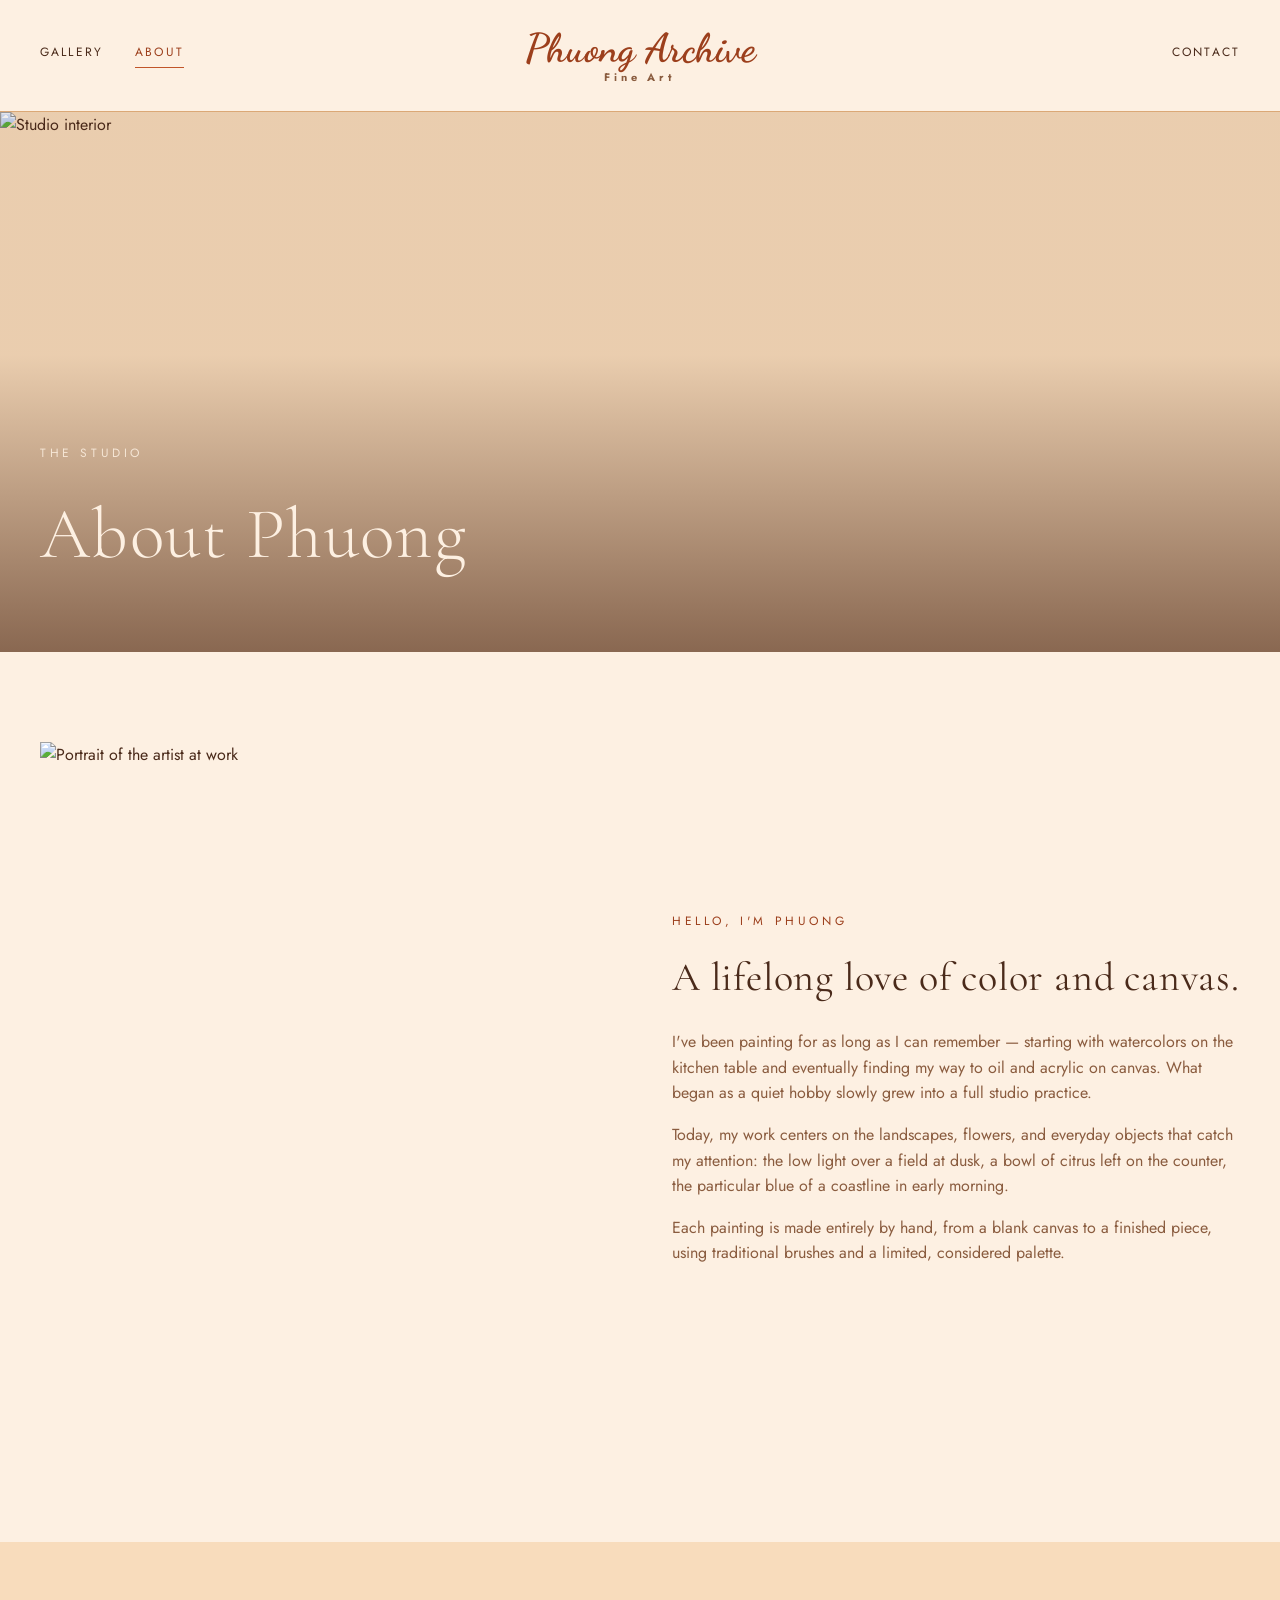
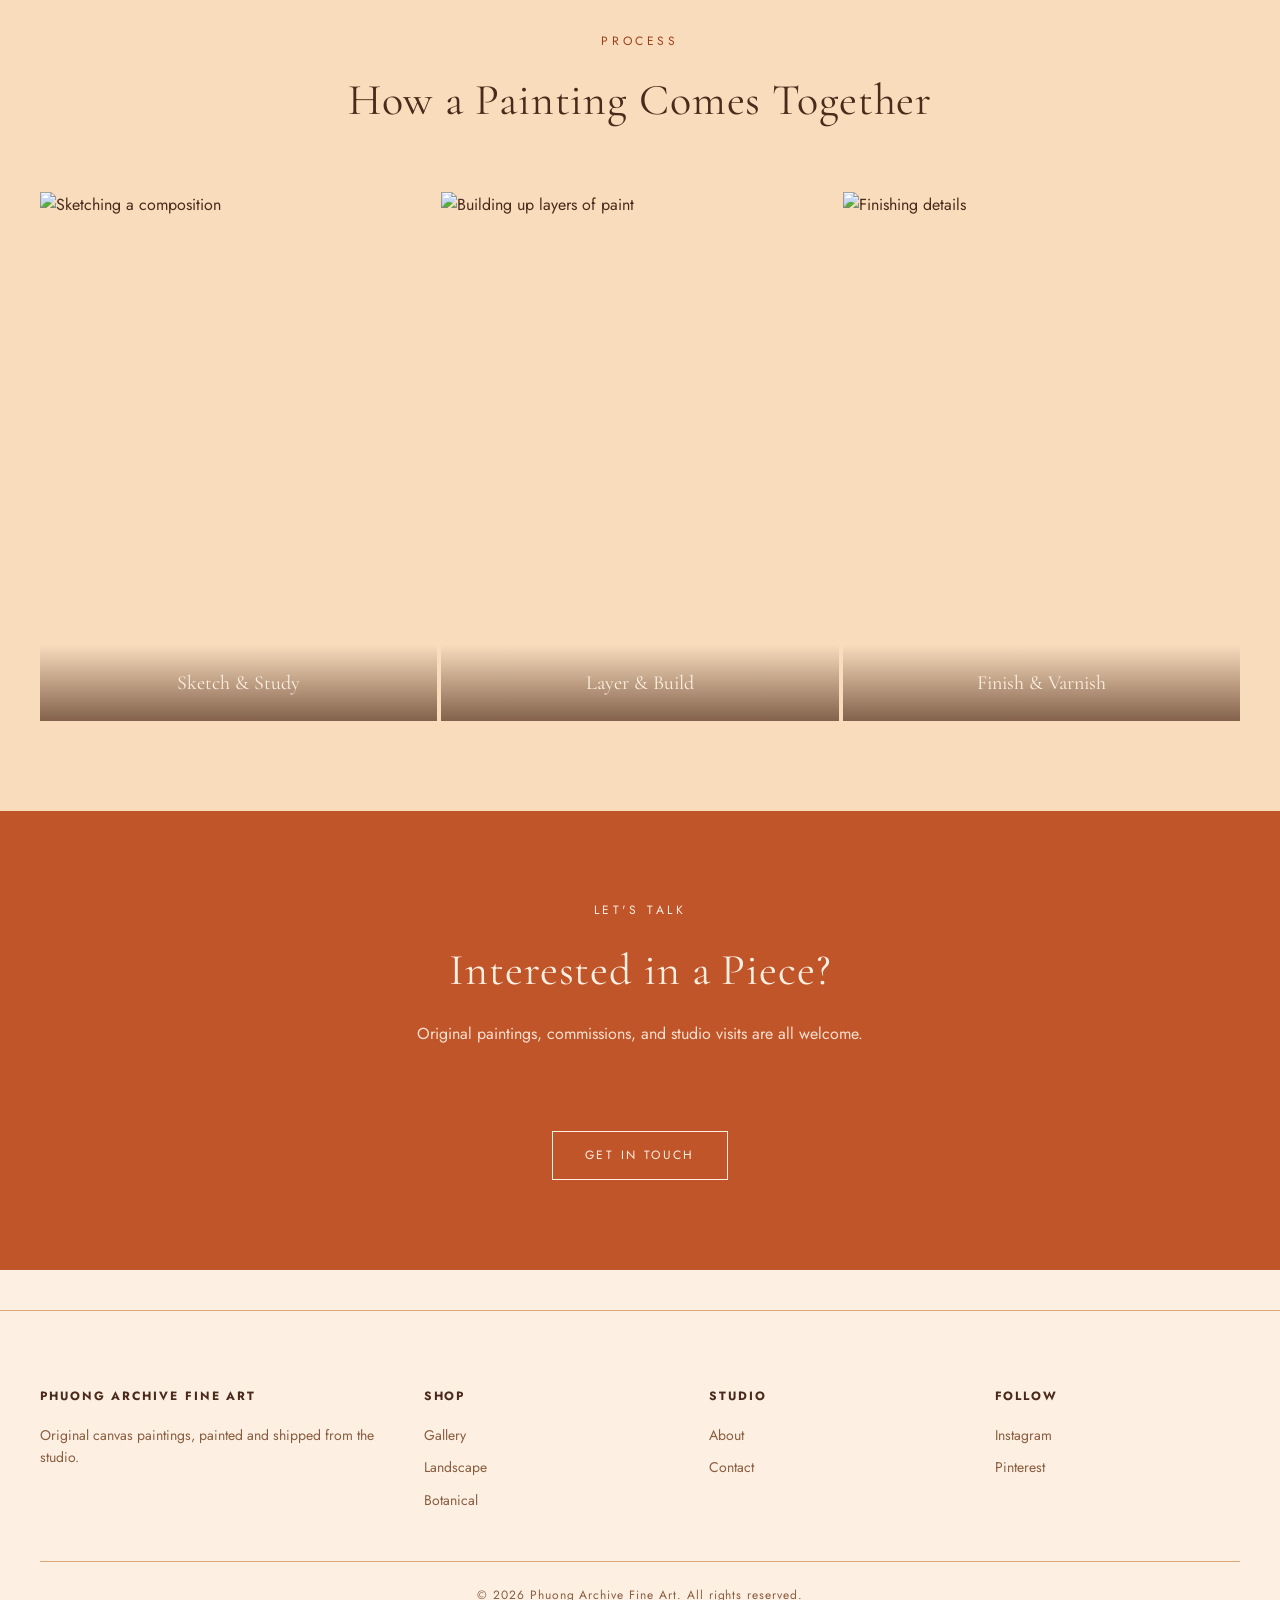
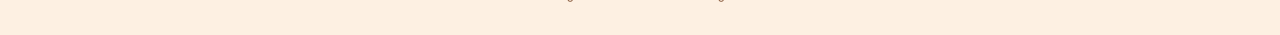
==== commit fcce5d3c: "Fix remaining Ava references on About page Co-Authored-By: Claude Sonnet 5 <noreply@anthropic.com>" ====
--- a/about.html
+++ b/about.html
@@ -29,7 +29,7 @@
   <img src="https://picsum.photos/seed/canvas-about-hero/1800/1000" alt="Studio interior">
   <div class="hero-content">
     <span class="eyebrow">The Studio</span>
-    <h1>About Ava</h1>
+    <h1>About Phuong</h1>
   </div>
 </section>
 
@@ -38,7 +38,7 @@
     <div class="split">
       <img src="https://picsum.photos/seed/canvas-about-portrait/900/1125" alt="Portrait of the artist at work">
       <div class="content">
-        <span class="eyebrow">Hello, I'm Ava</span>
+        <span class="eyebrow">Hello, I'm Phuong</span>
         <h2>A lifelong love of color and canvas.</h2>
         <p>I've been painting for as long as I can remember — starting with watercolors on the kitchen table and eventually finding my way to oil and acrylic on canvas. What began as a quiet hobby slowly grew into a full studio practice.</p>
         <p>Today, my work centers on the landscapes, flowers, and everyday objects that catch my attention: the low light over a field at dusk, a bowl of citrus left on the counter, the particular blue of a coastline in early morning.</p>
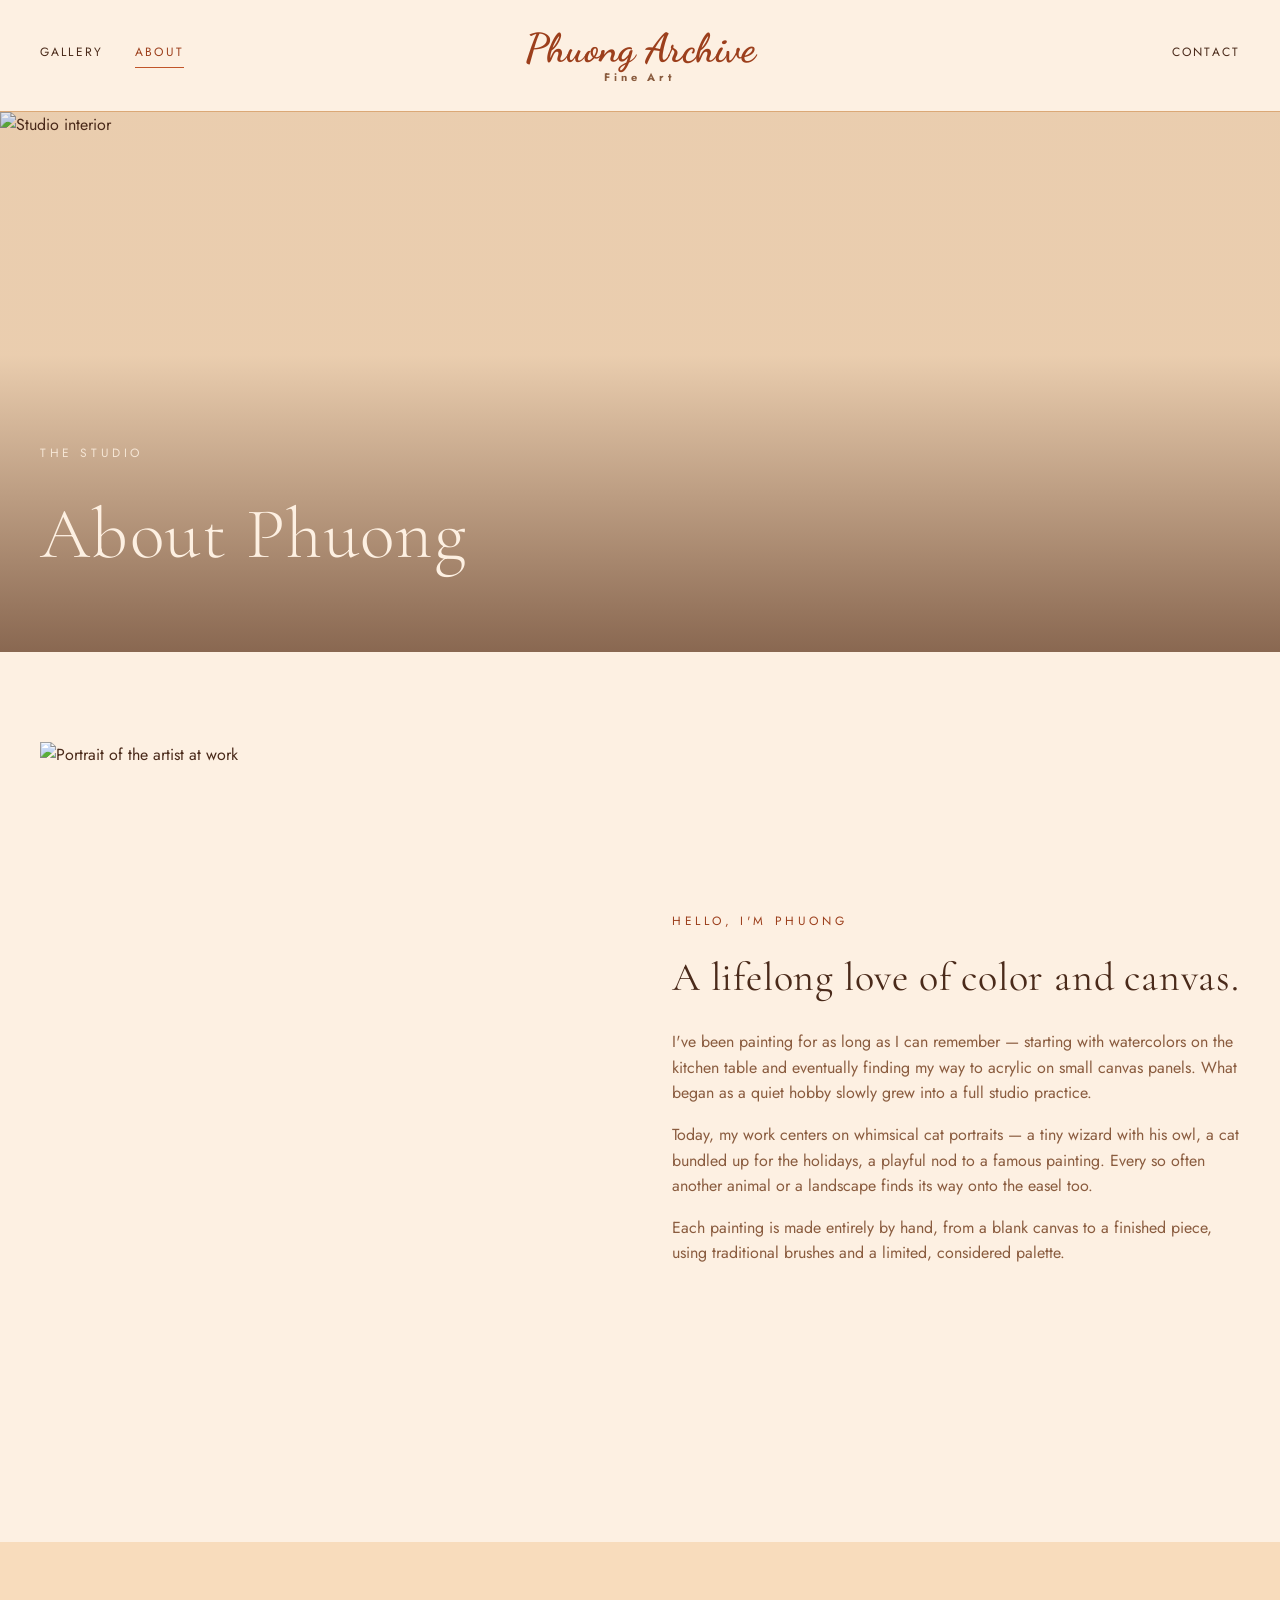
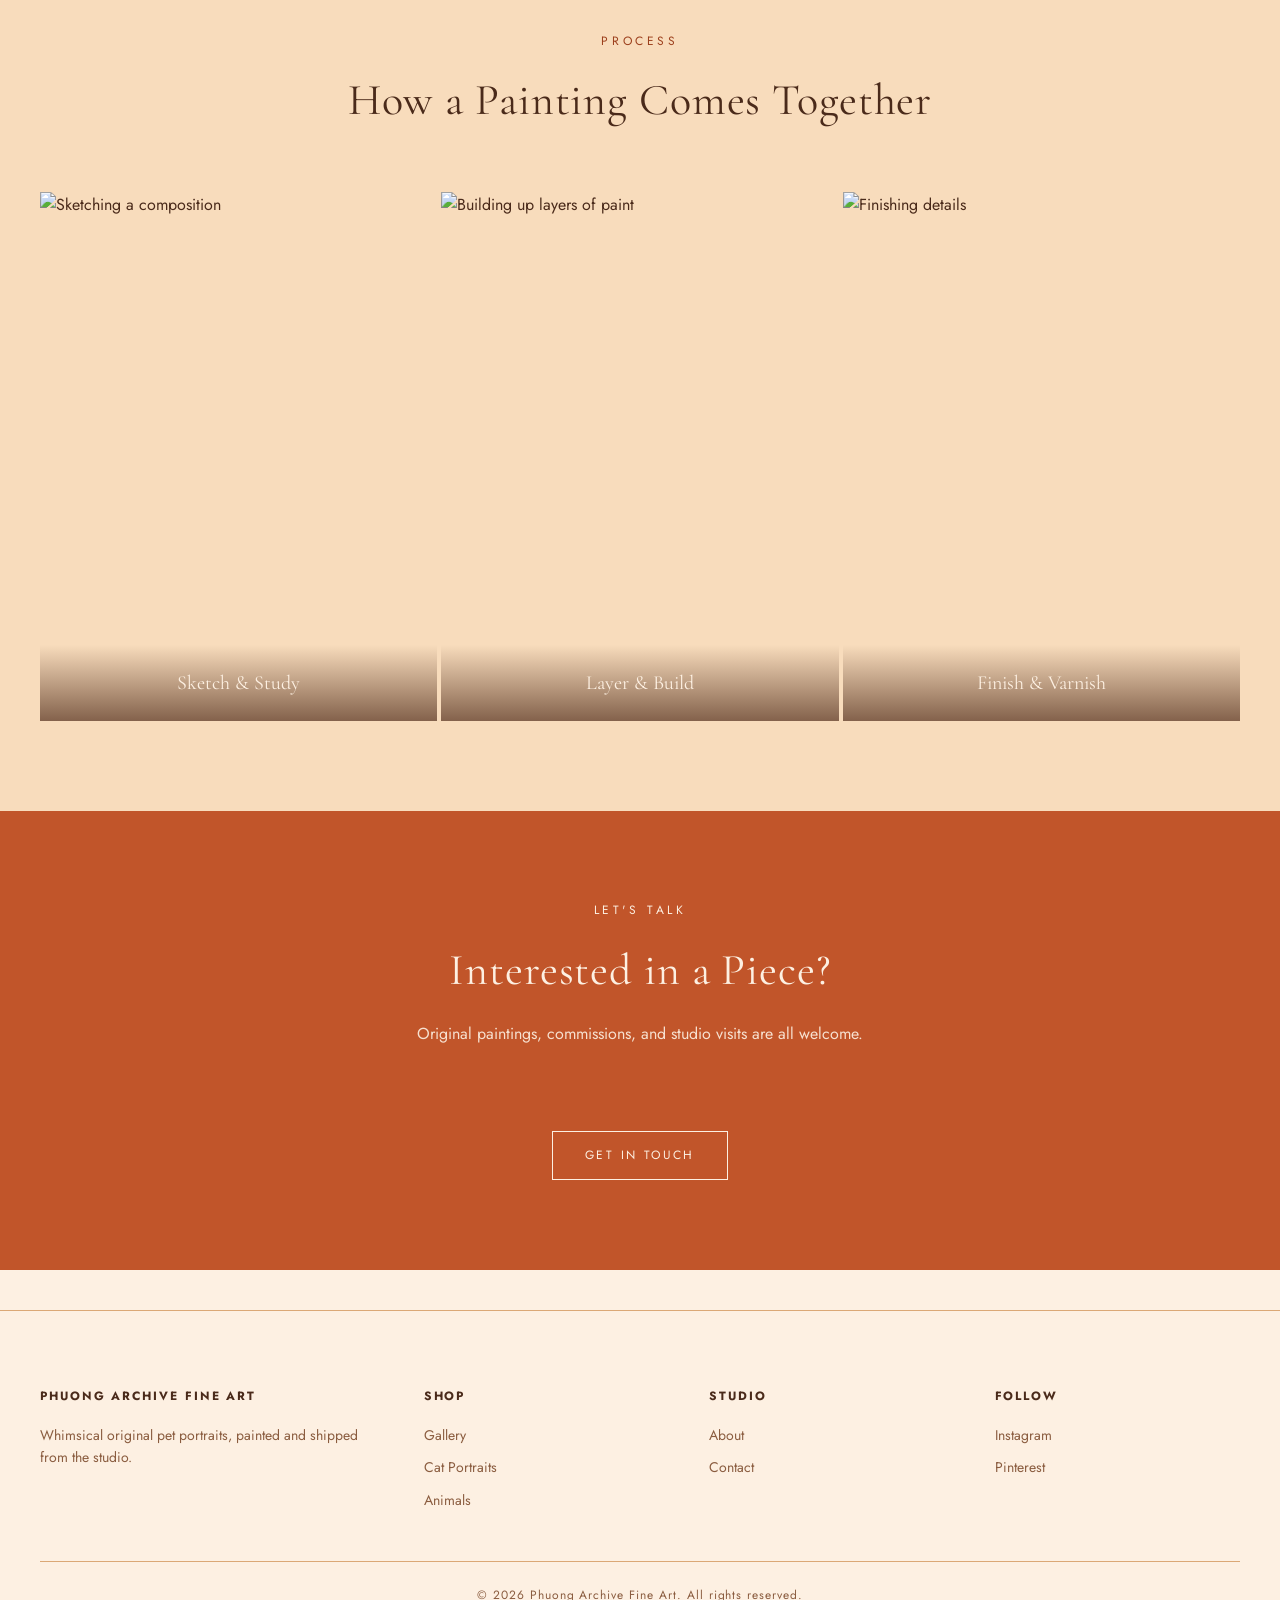
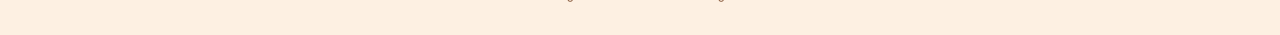
==== commit e6c74db7: "Replace placeholders with real paintings and polish visuals Pulls in the 4 real paintings from the P" ====
--- a/about.html
+++ b/about.html
@@ -40,8 +40,8 @@
       <div class="content">
         <span class="eyebrow">Hello, I'm Phuong</span>
         <h2>A lifelong love of color and canvas.</h2>
-        <p>I've been painting for as long as I can remember — starting with watercolors on the kitchen table and eventually finding my way to oil and acrylic on canvas. What began as a quiet hobby slowly grew into a full studio practice.</p>
-        <p>Today, my work centers on the landscapes, flowers, and everyday objects that catch my attention: the low light over a field at dusk, a bowl of citrus left on the counter, the particular blue of a coastline in early morning.</p>
+        <p>I've been painting for as long as I can remember — starting with watercolors on the kitchen table and eventually finding my way to acrylic on small canvas panels. What began as a quiet hobby slowly grew into a full studio practice.</p>
+        <p>Today, my work centers on whimsical cat portraits — a tiny wizard with his owl, a cat bundled up for the holidays, a playful nod to a famous painting. Every so often another animal or a landscape finds its way onto the easel too.</p>
         <p>Each painting is made entirely by hand, from a blank canvas to a finished piece, using traditional brushes and a limited, considered palette.</p>
       </div>
     </div>
@@ -87,13 +87,13 @@
     <div class="footer-grid">
       <div>
         <h4>Phuong Archive Fine Art</h4>
-        <p>Original canvas paintings, painted and shipped from the studio.</p>
+        <p>Whimsical original pet portraits, painted and shipped from the studio.</p>
       </div>
       <div>
         <h4>Shop</h4>
         <a href="gallery.html">Gallery</a>
-        <a href="gallery.html?tag=Landscape">Landscape</a>
-        <a href="gallery.html?tag=Botanical">Botanical</a>
+        <a href="gallery.html?tag=Cat%20Portraits">Cat Portraits</a>
+        <a href="gallery.html?tag=Animals">Animals</a>
       </div>
       <div>
         <h4>Studio</h4>
--- a/css/style.css
+++ b/css/style.css
@@ -138,6 +138,17 @@
   width: 100%;
   height: 100%;
   object-fit: cover;
+  transform-origin: center;
+  animation: heroZoom 22s ease-in-out infinite alternate;
+}
+
+@keyframes heroZoom {
+  from { transform: scale(1); }
+  to { transform: scale(1.14); }
+}
+
+@media (prefers-reduced-motion: reduce) {
+  .hero img { animation: none; }
 }
 
 .hero::after {
@@ -288,10 +299,10 @@
   width: 100%;
   height: 100%;
   object-fit: cover;
-  transition: transform 0.6s ease;
-}
-
-.tile:hover img { transform: scale(1.06); }
+  transition: transform 0.7s cubic-bezier(0.22, 1, 0.36, 1);
+}
+
+.tile:hover img { transform: scale(1.12); }
 
 .tile span {
   position: absolute;
@@ -358,6 +369,7 @@
   background: rgba(193,85,42,0.08);
 }
 
+
 .grid {
   display: grid;
   grid-template-columns: repeat(3, 1fr);
@@ -366,6 +378,11 @@
 
 .card {
   cursor: pointer;
+  transition: transform 0.4s ease;
+}
+
+.card:hover {
+  transform: translateY(-4px);
 }
 
 .card-image {
@@ -373,16 +390,22 @@
   overflow: hidden;
   background: var(--bg-alt);
   aspect-ratio: 4/5;
+  box-shadow: 0 8px 24px rgba(74,42,26,0);
+  transition: box-shadow 0.4s ease;
+}
+
+.card:hover .card-image {
+  box-shadow: 0 18px 34px rgba(74,42,26,0.22);
 }
 
 .card-image img {
   width: 100%;
   height: 100%;
   object-fit: cover;
-  transition: transform 0.5s ease;
-}
-
-.card:hover .card-image img { transform: scale(1.04); }
+  transition: transform 0.6s cubic-bezier(0.22, 1, 0.36, 1);
+}
+
+.card:hover .card-image img { transform: scale(1.08); }
 
 .card-badge {
   position: absolute;
@@ -396,6 +419,10 @@
   padding: 6px 12px;
 }
 
+.card-badge.sold {
+  background: var(--ink-soft);
+}
+
 .card-info {
   padding-top: 16px;
   text-align: left;
@@ -418,6 +445,11 @@
   color: var(--accent-dark);
   margin-top: 8px;
   letter-spacing: 0.04em;
+}
+
+.price.sold-label {
+  color: var(--ink-soft);
+  font-style: italic;
 }
 
 /* ---------- Lightbox ---------- */
@@ -433,7 +465,7 @@
   padding: 40px;
 }
 
-.lightbox.open { display: flex; }
+.lightbox.visible { display: flex; }
 
 .lightbox-inner {
   background: var(--bg);
@@ -443,16 +475,31 @@
   display: grid;
   grid-template-columns: 1.3fr 1fr;
   overflow: auto;
+  opacity: 0;
+  transform: scale(0.94);
+  transition: opacity 0.35s ease, transform 0.35s cubic-bezier(0.22, 1, 0.36, 1);
+}
+
+.lightbox.open .lightbox-inner {
+  opacity: 1;
+  transform: scale(1);
 }
 
 .lightbox-img {
   background: var(--bg-alt);
+  overflow: hidden;
 }
 
 .lightbox-img img {
   width: 100%;
   height: 100%;
   object-fit: cover;
+  transform: scale(1.1);
+  transition: transform 0.6s cubic-bezier(0.22, 1, 0.36, 1);
+}
+
+.lightbox.open .lightbox-img img {
+  transform: scale(1);
 }
 
 .lightbox-details {
@@ -479,6 +526,11 @@
   font-size: 16px;
   color: var(--accent-dark);
   margin: 18px 0 26px;
+}
+
+.lightbox-details .price.sold-label {
+  color: var(--ink-soft);
+  font-style: italic;
 }
 
 .lightbox-close {
